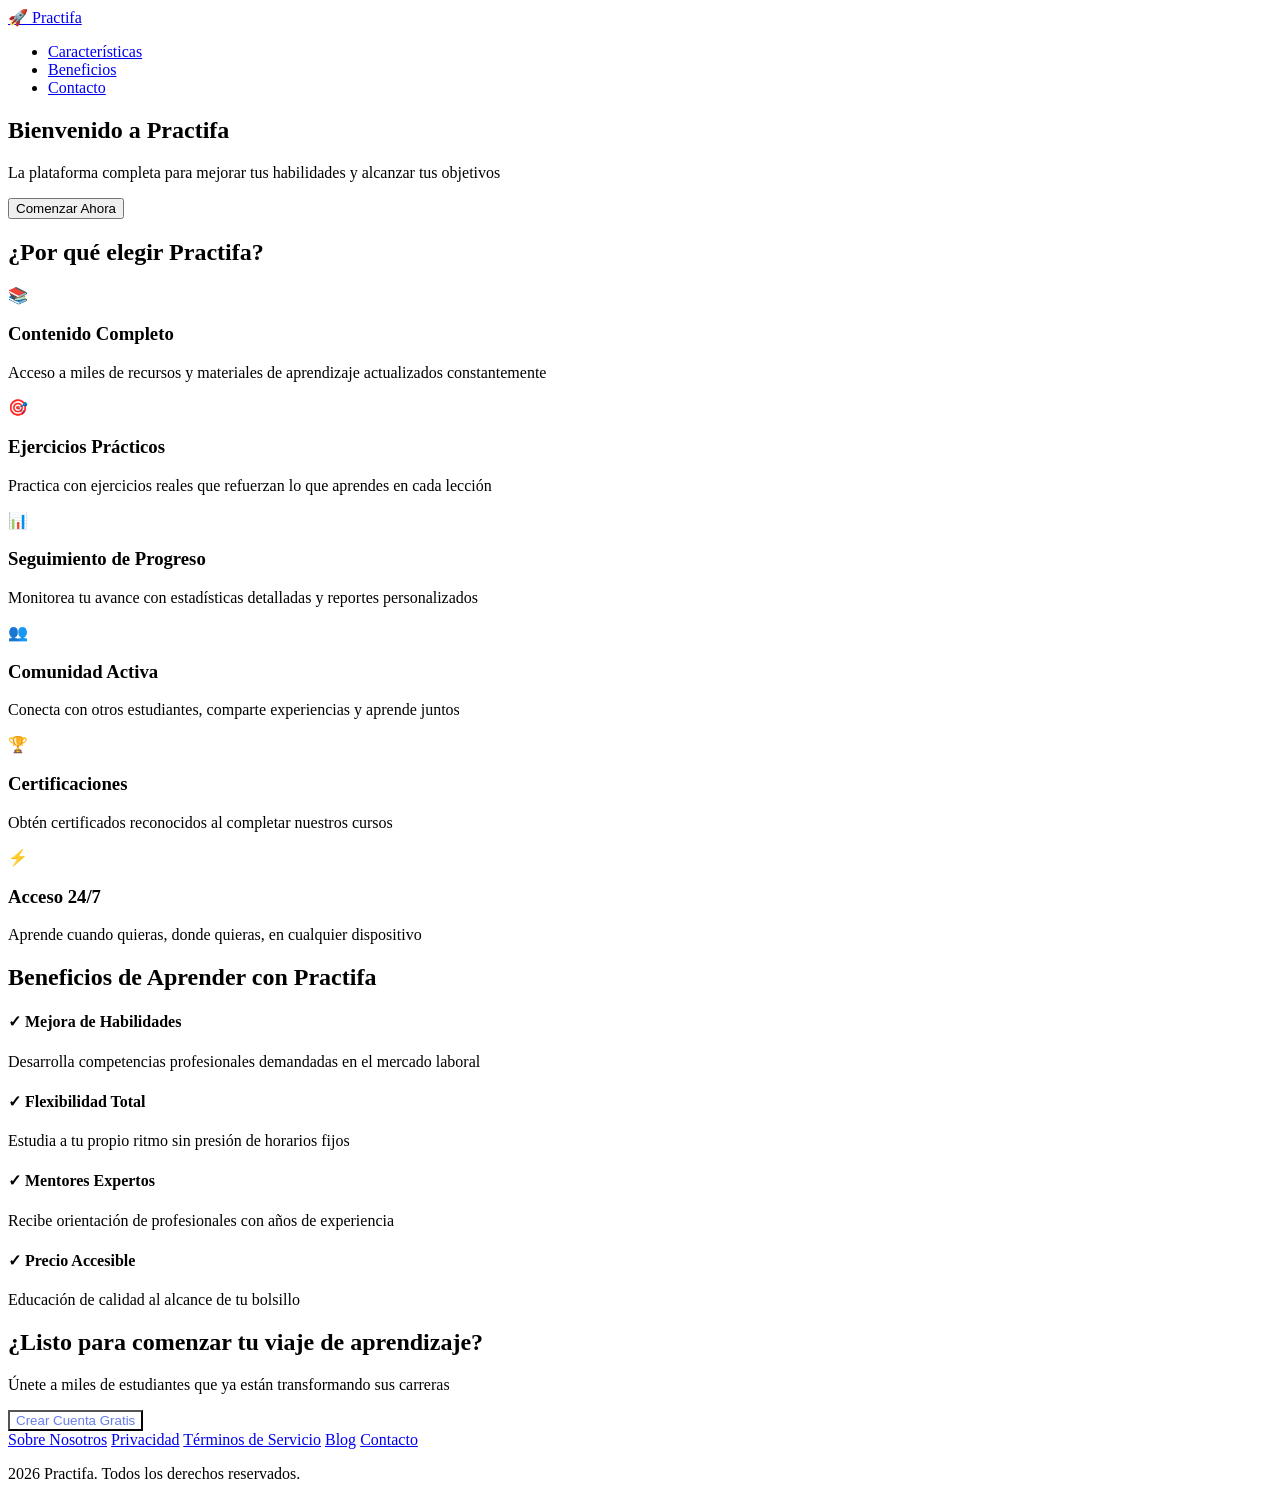
==== index.html @ 3a204548 "Add files via upload" ====
<!DOCTYPE html>
<html lang="es">
<head>
    <meta charset="UTF-8">
    <meta name="viewport" content="width=device-width, initial-scale=1.0">
    <title>Practifa - Tu Plataforma de Práctica</title>
    <link rel="stylesheet" href="style.css">
</head>
<body>
    <!-- Header -->
    <header>
        <nav>
            <a href="#" class="logo">🚀 Practifa</a>
            <ul class="nav-links">
                <li><a href="#features">Características</a></li>
                <li><a href="#benefits">Beneficios</a></li>
                <li><a href="#cta">Contacto</a></li>
            </ul>
        </nav>
    </header>

    <!-- Hero Section -->
    <section class="hero">
        <div class="hero-content">
            <h1>Bienvenido a Practifa</h1>
            <p>La plataforma completa para mejorar tus habilidades y alcanzar tus objetivos</p>
            <button class="cta-button">Comenzar Ahora</button>
        </div>
    </section>

    <!-- Features -->
    <section class="features" id="features">
        <div class="features-container">
            <h2 class="section-title">¿Por qué elegir Practifa?</h2>
            <div class="features-grid">
                <div class="feature-card">
                    <div class="feature-icon">📚</div>
                    <h3>Contenido Completo</h3>
                    <p>Acceso a miles de recursos y materiales de aprendizaje actualizados constantemente</p>
                </div>
                <div class="feature-card">
                    <div class="feature-icon">🎯</div>
                    <h3>Ejercicios Prácticos</h3>
                    <p>Practica con ejercicios reales que refuerzan lo que aprendes en cada lección</p>
                </div>
                <div class="feature-card">
                    <div class="feature-icon">📊</div>
                    <h3>Seguimiento de Progreso</h3>
                    <p>Monitorea tu avance con estadísticas detalladas y reportes personalizados</p>
                </div>
                <div class="feature-card">
                    <div class="feature-icon">👥</div>
                    <h3>Comunidad Activa</h3>
                    <p>Conecta con otros estudiantes, comparte experiencias y aprende juntos</p>
                </div>
                <div class="feature-card">
                    <div class="feature-icon">🏆</div>
                    <h3>Certificaciones</h3>
                    <p>Obtén certificados reconocidos al completar nuestros cursos</p>
                </div>
                <div class="feature-card">
                    <div class="feature-icon">⚡</div>
                    <h3>Acceso 24/7</h3>
                    <p>Aprende cuando quieras, donde quieras, en cualquier dispositivo</p>
                </div>
            </div>
        </div>
    </section>

    <!-- Benefits -->
    <section class="benefits" id="benefits">
        <div class="benefits-container">
            <h2 class="section-title">Beneficios de Aprender con Practifa</h2>
            <div class="benefits-grid">
                <div class="benefit-item">
                    <h4>✓ Mejora de Habilidades</h4>
                    <p>Desarrolla competencias profesionales demandadas en el mercado laboral</p>
                </div>
                <div class="benefit-item">
                    <h4>✓ Flexibilidad Total</h4>
                    <p>Estudia a tu propio ritmo sin presión de horarios fijos</p>
                </div>
                <div class="benefit-item">
                    <h4>✓ Mentores Expertos</h4>
                    <p>Recibe orientación de profesionales con años de experiencia</p>
                </div>
                <div class="benefit-item">
                    <h4>✓ Precio Accesible</h4>
                    <p>Educación de calidad al alcance de tu bolsillo</p>
                </div>
            </div>
        </div>
    </section>

    <!-- CTA Section -->
    <section class="cta-section" id="cta">
        <div>
            <h2>¿Listo para comenzar tu viaje de aprendizaje?</h2>
            <p>Únete a miles de estudiantes que ya están transformando sus carreras</p>
            <button class="cta-button" style="background: white; color: #667eea;">Crear Cuenta Gratis</button>
        </div>
    </section>

    <!-- Footer -->
    <footer>
        <div class="footer-content">
            <div class="footer-links">
                <a href="#">Sobre Nosotros</a>
                <a href="#">Privacidad</a>
                <a href="#">Términos de Servicio</a>
                <a href="#">Blog</a>
                <a href="#">Contacto</a>
            </div>
            <p> 2026 Practifa. Todos los derechos reservados.</p>
        </div>
    </footer>
</body>
</html>
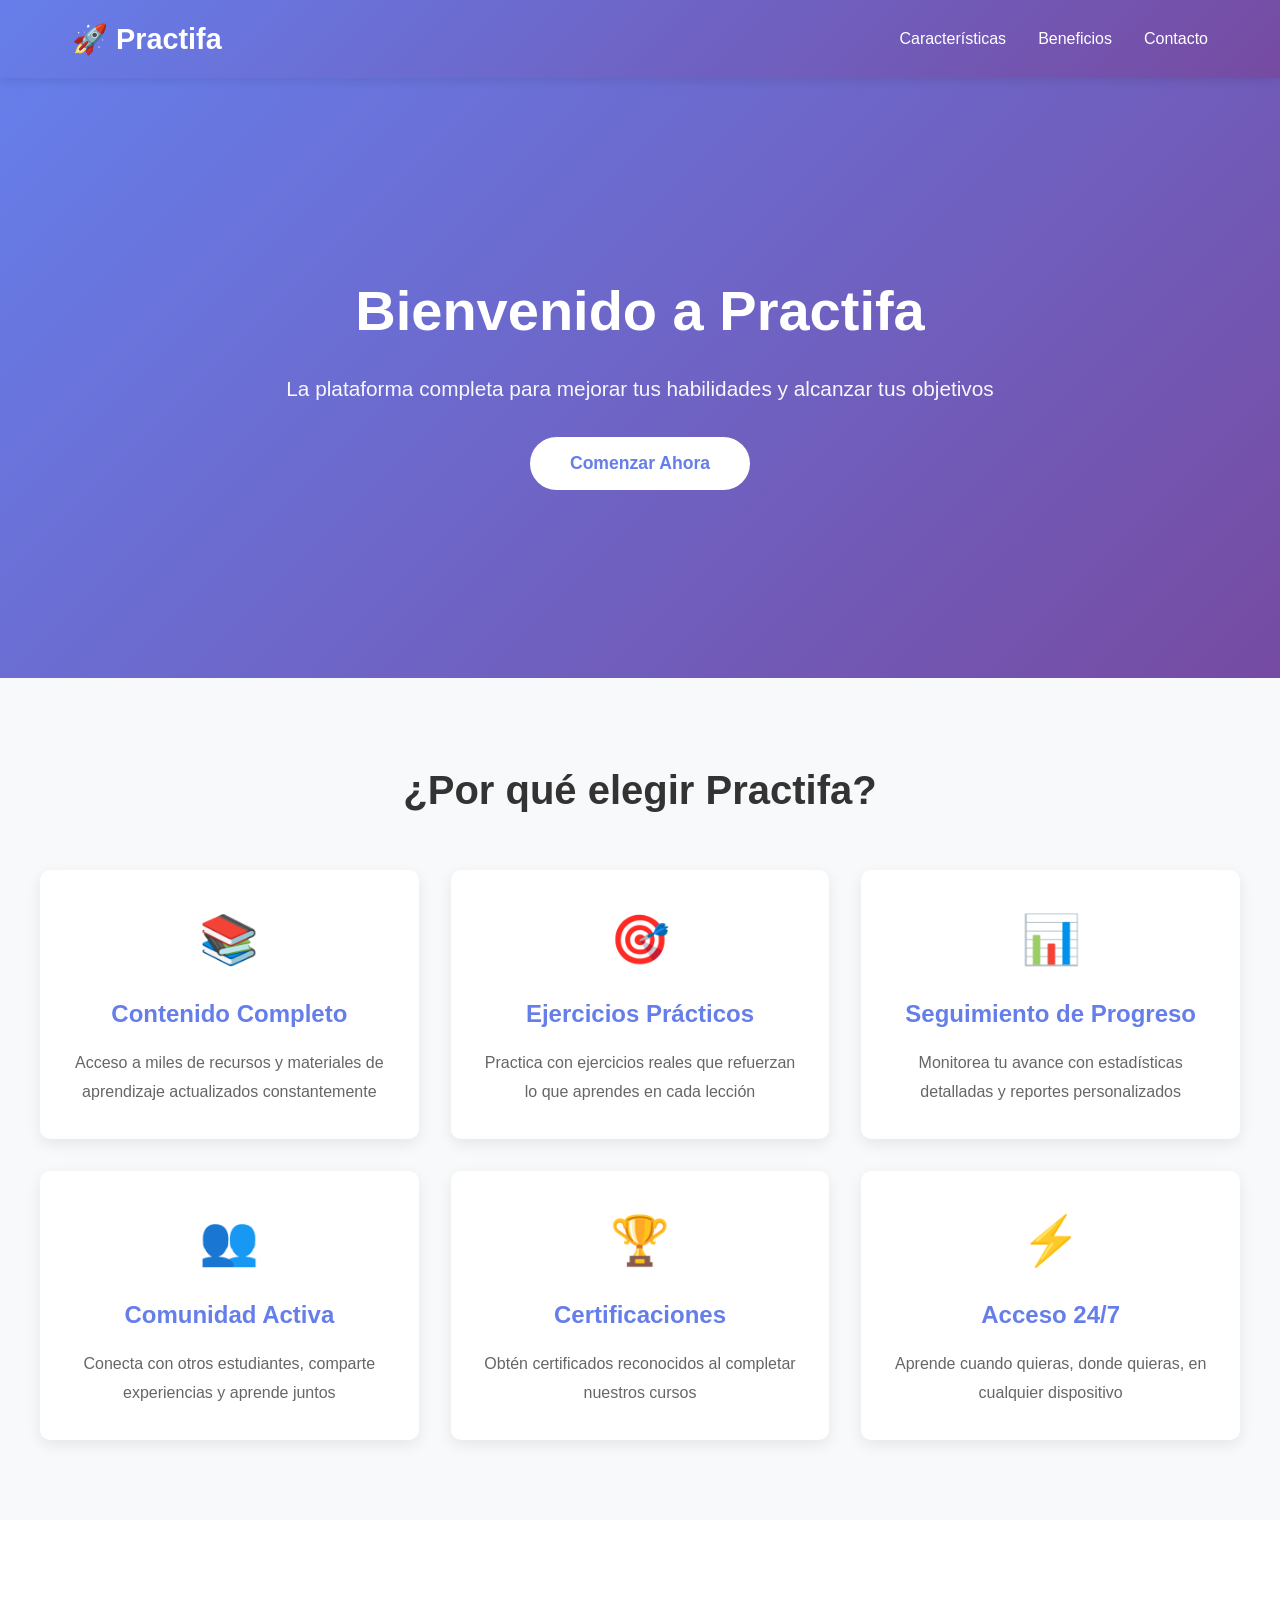
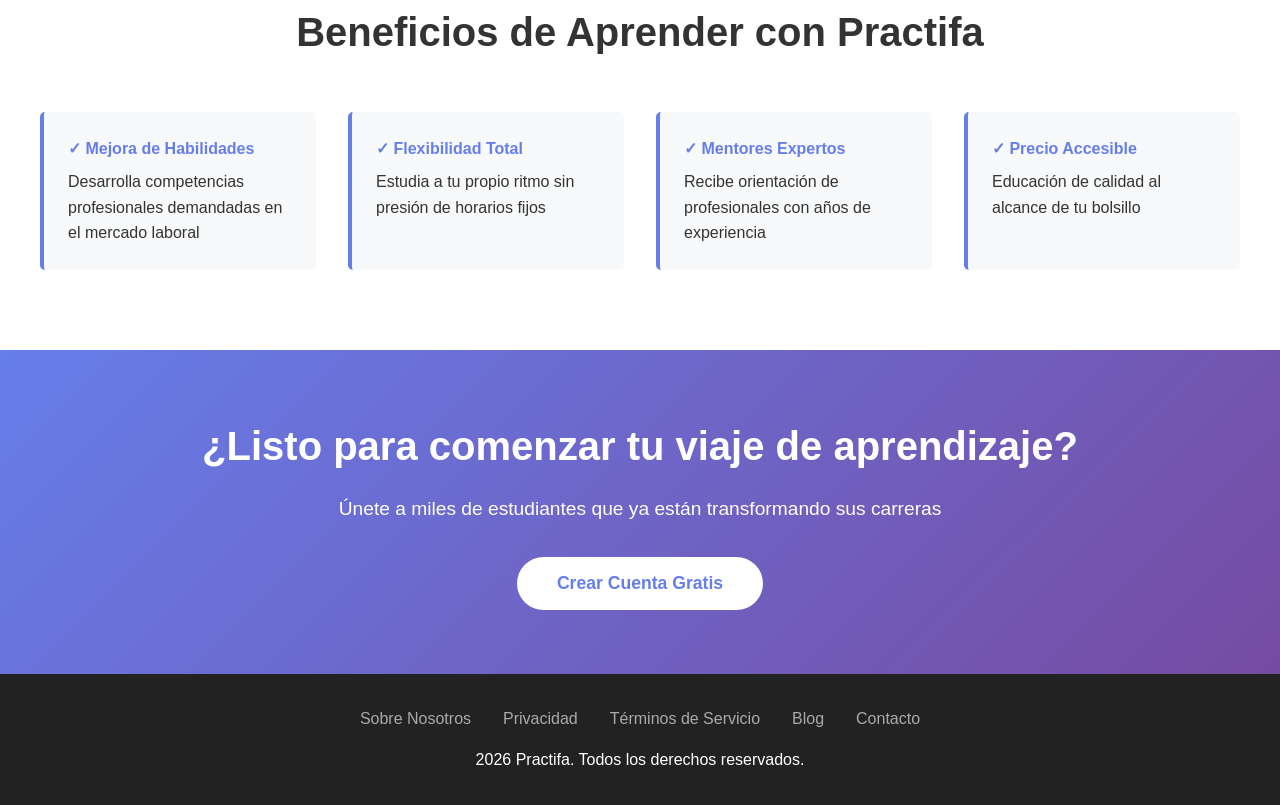
==== commit 795cd786: "Fix HTML structure and update stylesheet link" ====
--- a/index.html
+++ b/index.html
@@ -4,7 +4,7 @@
     <meta charset="UTF-8">
     <meta name="viewport" content="width=device-width, initial-scale=1.0">
     <title>Practifa - Tu Plataforma de Práctica</title>
-    <link rel="stylesheet" href="style.css">
+    <link rel="stylesheet" href="styles.css">
 </head>
 <body>
     <!-- Header -->
@@ -115,4 +115,4 @@
         </div>
     </footer>
 </body>
-</html> +</html> 
--- a/styles.css
+++ b/styles.css
@@ -0,0 +1,284 @@
+* {
+            margin: 0;
+            padding: 0;
+            box-sizing: border-box;
+        }
+
+        body {
+            font-family: 'Segoe UI', Tahoma, Geneva, Verdana, sans-serif;
+            line-height: 1.6;
+            color: #333;
+        }
+
+        /* Header y Navegación */
+        header {
+            background: linear-gradient(135deg, #667eea 0%, #764ba2 100%);
+            color: white;
+            padding: 1rem 0;
+            position: sticky;
+            top: 0;
+            z-index: 1000;
+            box-shadow: 0 2px 10px rgba(0, 0, 0, 0.1);
+        }
+
+        nav {
+            display: flex;
+            justify-content: space-between;
+            align-items: center;
+            max-width: 1200px;
+            margin: 0 auto;
+            padding: 0 2rem;
+        }
+
+        .logo {
+            font-size: 1.8rem;
+            font-weight: bold;
+            text-decoration: none;
+            color: white;
+        }
+
+        .nav-links {
+            display: flex;
+            list-style: none;
+            gap: 2rem;
+        }
+
+        .nav-links a {
+            color: white;
+            text-decoration: none;
+            transition: opacity 0.3s;
+        }
+
+        .nav-links a:hover {
+            opacity: 0.8;
+        }
+
+        /* Hero Section */
+        .hero {
+            background: linear-gradient(135deg, #667eea 0%, #764ba2 100%);
+            color: white;
+            padding: 8rem 2rem;
+            text-align: center;
+            min-height: 600px;
+            display: flex;
+            align-items: center;
+            justify-content: center;
+        }
+
+        .hero-content {
+            max-width: 800px;
+        }
+
+        .hero h1 {
+            font-size: 3.5rem;
+            margin-bottom: 1rem;
+            animation: fadeInDown 0.8s ease-out;
+        }
+
+        .hero p {
+            font-size: 1.3rem;
+            margin-bottom: 2rem;
+            opacity: 0.95;
+            animation: fadeInUp 0.8s ease-out 0.2s backwards;
+        }
+
+        .cta-button {
+            display: inline-block;
+            background: white;
+            color: #667eea;
+            padding: 1rem 2.5rem;
+            border-radius: 50px;
+            text-decoration: none;
+            font-weight: bold;
+            font-size: 1.1rem;
+            transition: transform 0.3s, box-shadow 0.3s;
+            border: none;
+            cursor: pointer;
+            animation: fadeInUp 0.8s ease-out 0.4s backwards;
+        }
+
+        .cta-button:hover {
+            transform: translateY(-3px);
+            box-shadow: 0 10px 25px rgba(0, 0, 0, 0.2);
+        }
+
+        /* Sección de Características */
+        .features {
+            padding: 5rem 2rem;
+            background: #f8f9fa;
+        }
+
+        .features-container {
+            max-width: 1200px;
+            margin: 0 auto;
+        }
+
+        .section-title {
+            text-align: center;
+            font-size: 2.5rem;
+            margin-bottom: 3rem;
+            color: #333;
+        }
+
+        .features-grid {
+            display: grid;
+            grid-template-columns: repeat(auto-fit, minmax(280px, 1fr));
+            gap: 2rem;
+        }
+
+        .feature-card {
+            background: white;
+            padding: 2rem;
+            border-radius: 10px;
+            text-align: center;
+            box-shadow: 0 5px 15px rgba(0, 0, 0, 0.08);
+            transition: transform 0.3s, box-shadow 0.3s;
+        }
+
+        .feature-card:hover {
+            transform: translateY(-5px);
+            box-shadow: 0 15px 30px rgba(0, 0, 0, 0.15);
+        }
+
+        .feature-icon {
+            font-size: 3rem;
+            margin-bottom: 1rem;
+        }
+
+        .feature-card h3 {
+            font-size: 1.5rem;
+            margin-bottom: 1rem;
+            color: #667eea;
+        }
+
+        .feature-card p {
+            color: #666;
+            line-height: 1.8;
+        }
+
+        /* Sección de Beneficios */
+        .benefits {
+            padding: 5rem 2rem;
+            background: white;
+        }
+
+        .benefits-container {
+            max-width: 1200px;
+            margin: 0 auto;
+        }
+
+        .benefits-grid {
+            display: grid;
+            grid-template-columns: repeat(auto-fit, minmax(250px, 1fr));
+            gap: 2rem;
+            margin-top: 2rem;
+        }
+
+        .benefit-item {
+            padding: 1.5rem;
+            border-left: 4px solid #667eea;
+            background: #f8f9fa;
+            border-radius: 5px;
+        }
+
+        .benefit-item h4 {
+            color: #667eea;
+            margin-bottom: 0.5rem;
+        }
+
+        /* CTA Section */
+        .cta-section {
+            background: linear-gradient(135deg, #667eea 0%, #764ba2 100%);
+            color: white;
+            padding: 4rem 2rem;
+            text-align: center;
+        }
+
+        .cta-section h2 {
+            font-size: 2.5rem;
+            margin-bottom: 1rem;
+        }
+
+        .cta-section p {
+            font-size: 1.2rem;
+            margin-bottom: 2rem;
+        }
+
+        /* Footer */
+        footer {
+            background: #222;
+            color: white;
+            text-align: center;
+            padding: 2rem;
+        }
+
+        .footer-content {
+            max-width: 1200px;
+            margin: 0 auto;
+        }
+
+        .footer-links {
+            display: flex;
+            justify-content: center;
+            gap: 2rem;
+            margin-bottom: 1rem;
+            flex-wrap: wrap;
+        }
+
+        .footer-links a {
+            color: #aaa;
+            text-decoration: none;
+            transition: color 0.3s;
+        }
+
+        .footer-links a:hover {
+            color: white;
+        }
+
+        /* Animaciones */
+        @keyframes fadeInDown {
+            from {
+                opacity: 0;
+                transform: translateY(-30px);
+            }
+            to {
+                opacity: 1;
+                transform: translateY(0);
+            }
+        }
+
+        @keyframes fadeInUp {
+            from {
+                opacity: 0;
+                transform: translateY(30px);
+            }
+            to {
+                opacity: 1;
+                transform: translateY(0);
+            }
+        }
+
+        /* Responsive */
+        @media (max-width: 768px) {
+            .hero h1 {
+                font-size: 2.5rem;
+            }
+
+            .hero p {
+                font-size: 1.1rem;
+            }
+
+            .nav-links {
+                gap: 1rem;
+                font-size: 0.9rem;
+            }
+
+            .section-title {
+                font-size: 2rem;
+            }
+
+            .cta-section h2 {
+                font-size: 1.8rem;
+            }
+        }
+    
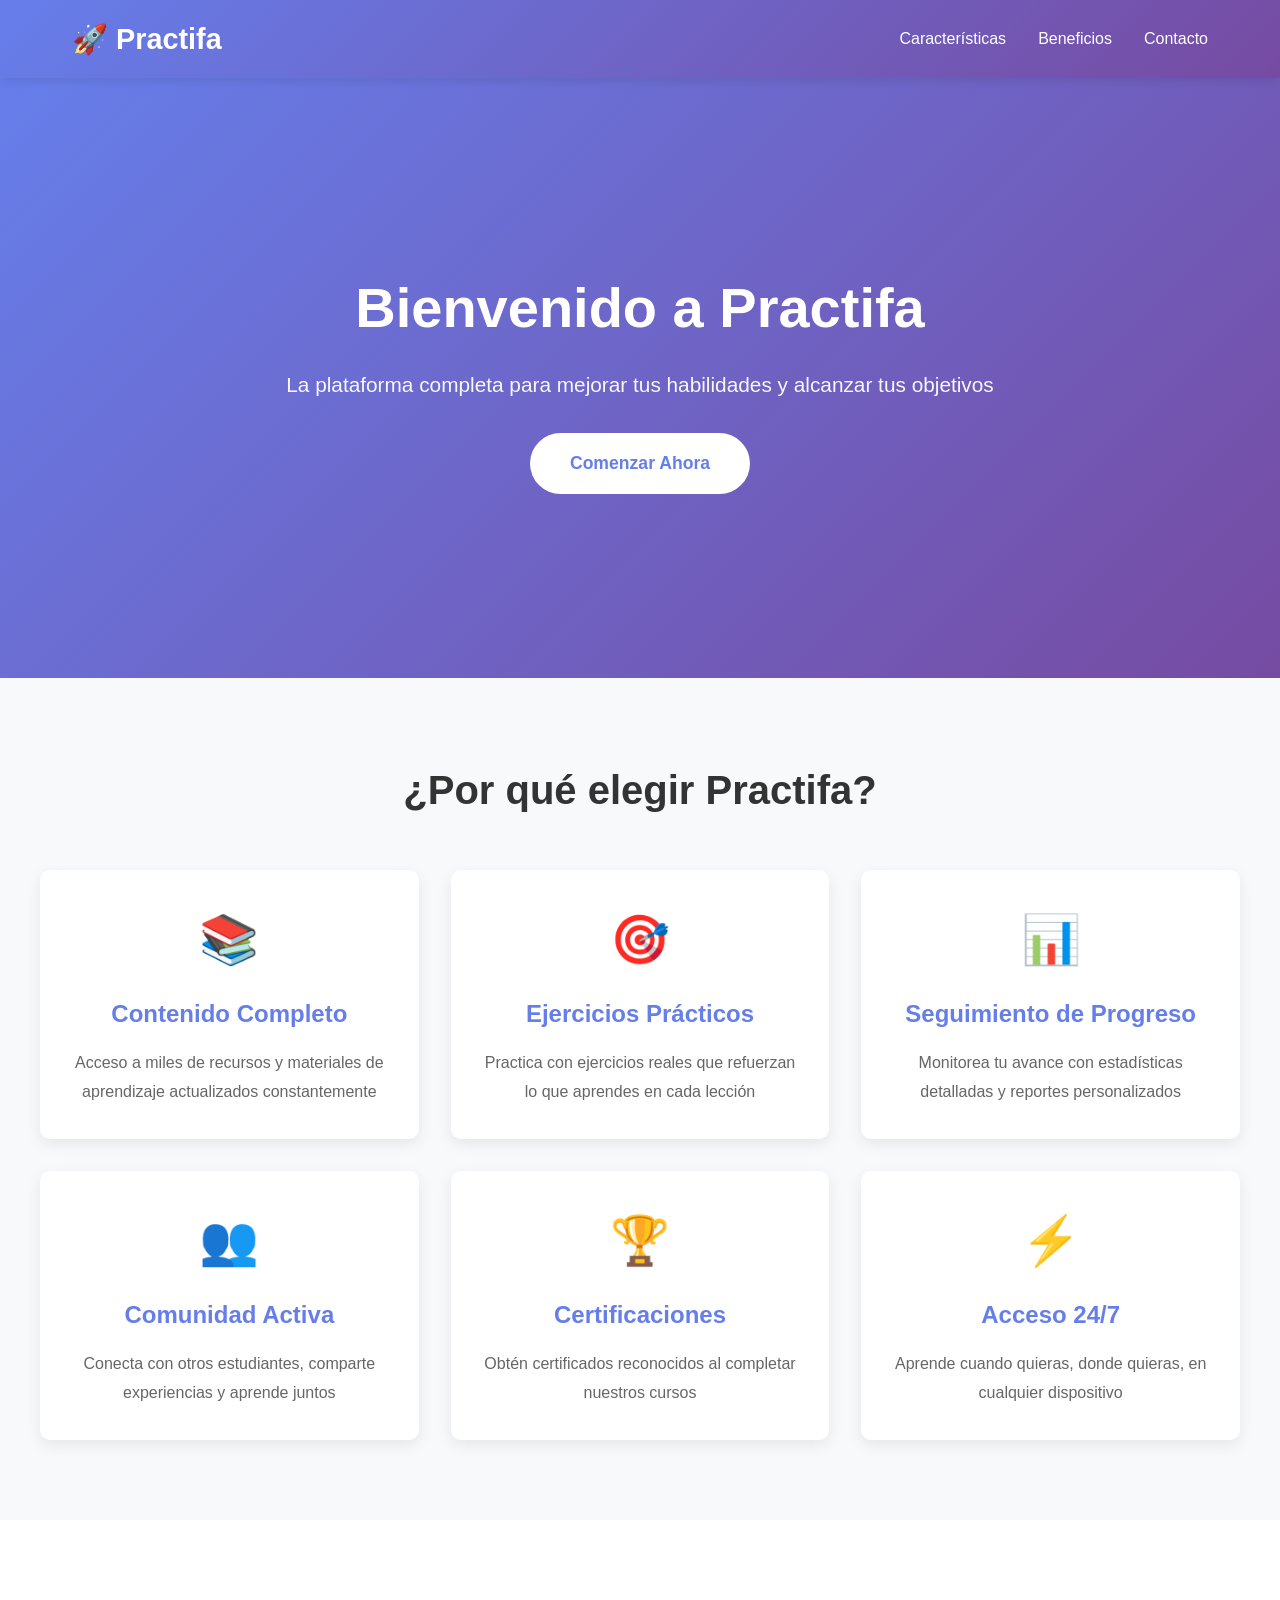
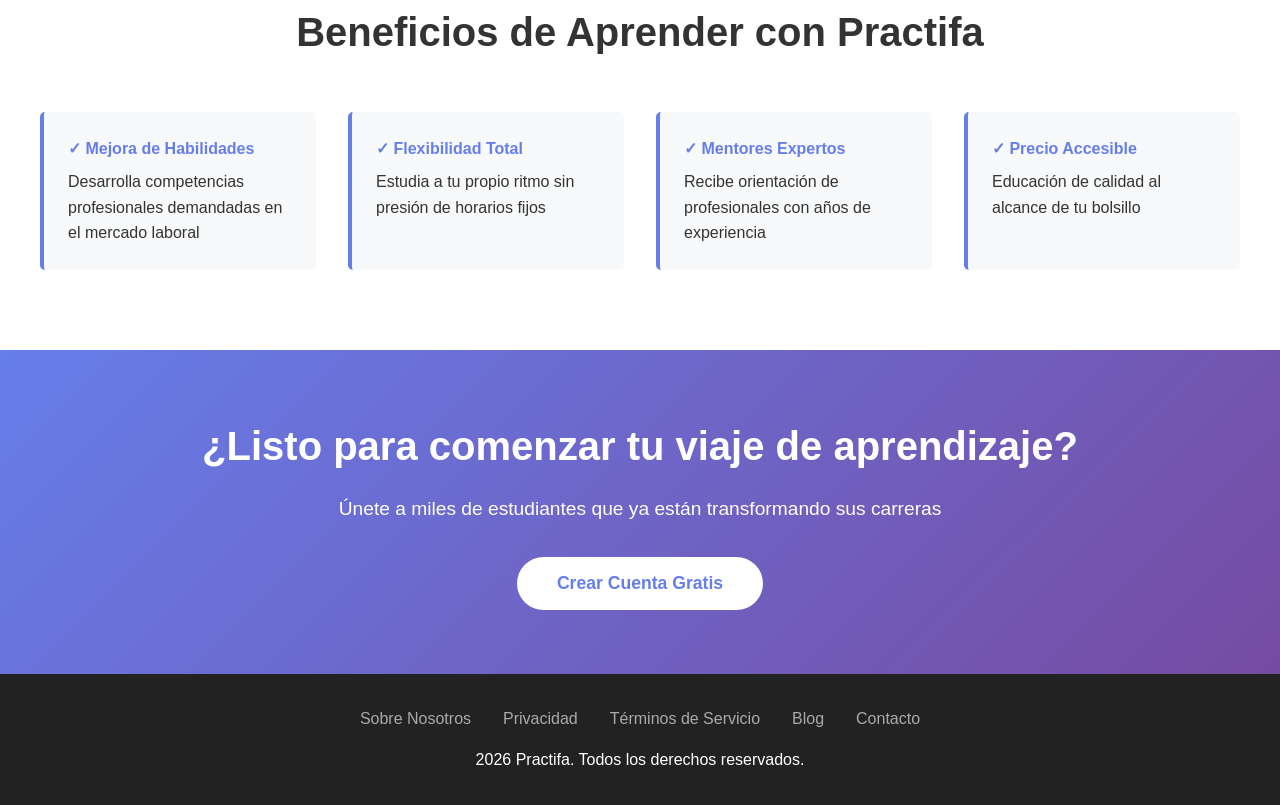
==== commit 364a5452: "Add files via upload" ====
--- a/index.html
+++ b/index.html
@@ -24,7 +24,7 @@
         <div class="hero-content">
             <h1>Bienvenido a Practifa</h1>
             <p>La plataforma completa para mejorar tus habilidades y alcanzar tus objetivos</p>
-            <button class="cta-button">Comenzar Ahora</button>
+           <a href="login.html" class="cta-button">Comenzar Ahora</a>
         </div>
     </section>
 
@@ -115,4 +115,4 @@
         </div>
     </footer>
 </body>
-</html> 
+</html> 
